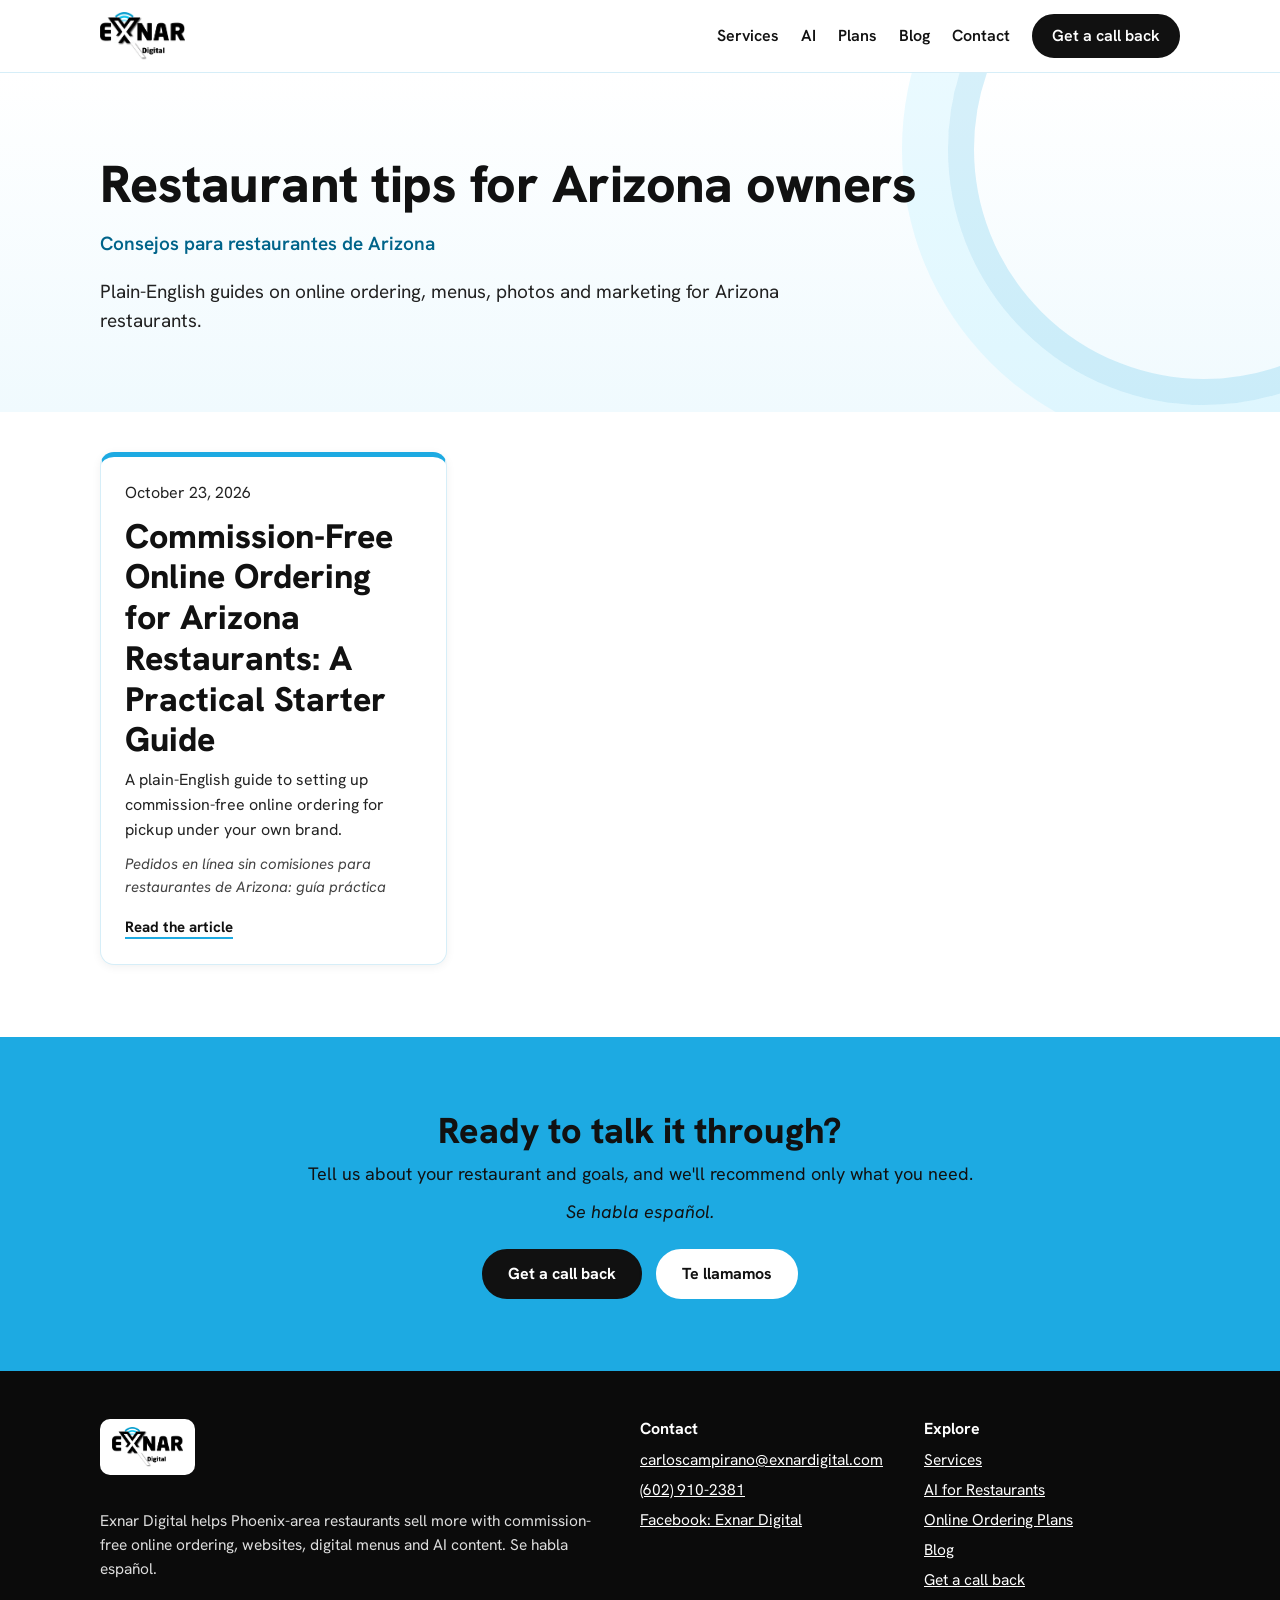
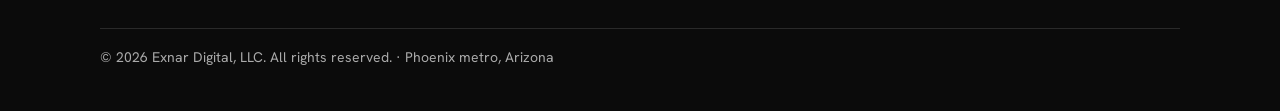
==== blog/index.html @ 1da8c4e1 "Add blog: index, first article (commission-free online ordering), .post styles, sitemap entries, Blo" ====
<!doctype html>
<html lang="en">
<head>
<meta charset="utf-8">
<meta name="viewport" content="width=device-width, initial-scale=1">
<title>Restaurant Marketing &amp; Online Ordering Blog | Exnar Digital, Arizona</title>
<meta name="description" content="Plain-English guides on online ordering, menus, photos and marketing for Arizona restaurants, from Exnar Digital. Se habla español.">
<link rel="canonical" href="https://www.exnardigital.com/blog/">
<meta property="og:type" content="website">
<meta property="og:site_name" content="Exnar Digital">
<meta property="og:title" content="Restaurant Marketing &amp; Online Ordering Blog | Exnar Digital, Arizona">
<meta property="og:description" content="Plain-English guides on online ordering, menus, photos and marketing for Arizona restaurants, from Exnar Digital. Se habla español.">
<meta property="og:url" content="https://www.exnardigital.com/blog/">
<meta property="og:image" content="https://www.exnardigital.com/assets/img/og-image.png">
<meta property="og:image:width" content="1200">
<meta property="og:image:height" content="630">
<meta name="twitter:card" content="summary_large_image">
<meta name="theme-color" content="#1DAAE2">
<link rel="icon" href="../favicon.ico" sizes="any">
<link rel="icon" type="image/png" sizes="32x32" href="../favicon-32.png">
<link rel="apple-touch-icon" href="../apple-touch-icon.png">
<link rel="preconnect" href="https://fonts.googleapis.com">
<link rel="preconnect" href="https://fonts.gstatic.com" crossorigin>
<link href="https://fonts.googleapis.com/css2?family=Hanken+Grotesk:ital,wght@0,400;0,600;0,700;0,800;1,400&display=swap" rel="stylesheet">
<link rel="stylesheet" href="../assets/styles.css">
<script type="application/ld+json">{"@context":"https://schema.org","@type":"Blog","name":"Exnar Digital Blog","url":"https://www.exnardigital.com/blog/","publisher":{"@type":"Organization","name":"Exnar Digital","url":"https://www.exnardigital.com/"},"blogPost":[{"@type":"BlogPosting","headline":"Commission-Free Online Ordering for Arizona Restaurants: A Practical Starter Guide","url":"https://www.exnardigital.com/blog/commission-free-online-ordering-arizona-restaurants/"}]}</script>
</head>
<body>
<a class="skip" href="#main">Skip to content</a>
<header class="site-header">
 <div class="wrap">
  <a class="brand" href="../" aria-label="Exnar Digital home"><picture><source srcset="../assets/img/logo.webp" type="image/webp"><img src="../assets/img/logo.png" alt="Exnar Digital" width="199" height="112"></picture></a>
  <input type="checkbox" id="nav-toggle" class="nav-toggle" aria-hidden="true" hidden>
  <label for="nav-toggle" class="menu-btn">Menu</label>
  <nav class="nav" aria-label="Main">
   <a href="../#services">Services</a>
   <a href="../#ai">AI</a>
   <a href="../#plans">Plans</a>
   <a href="../blog/">Blog</a>
   <a href="../contact/">Contact</a>
   <a class="btn btn-dark btn-sm" href="../contact/#callback">Get a call back</a>
  </nav>
 </div>
</header>
<main id="main">
<section class="hero" style="padding-bottom:48px">
 <div class="wrap">
  <h1>Restaurant tips for Arizona owners</h1>
  <p class="tag" lang="es">Consejos para restaurantes de Arizona</p>
  <p class="sub">Plain-English guides on online ordering, menus, photos and marketing for Arizona restaurants.</p>
 </div>
</section>
<section class="sec" style="padding-top:40px">
 <div class="wrap">
  <div class="grid g3">
   <article class="card card-top">
    <p class="post-meta">October 23, 2026</p>
    <h2><a href="commission-free-online-ordering-arizona-restaurants/">Commission-Free Online Ordering for Arizona Restaurants: A Practical Starter Guide</a></h2>
    <p>A plain-English guide to setting up commission-free online ordering for pickup under your own brand.</p>
    <p class="es" lang="es">Pedidos en línea sin comisiones para restaurantes de Arizona: guía práctica</p>
    <a class="more" href="commission-free-online-ordering-arizona-restaurants/">Read the article</a>
   </article>
  </div>
 </div>
</section>
<section class="sec final">
 <div class="wrap">
  <h2>Ready to talk it through?</h2>
  <p>Tell us about your restaurant and goals, and we'll recommend only what you need.</p>
  <p class="es" lang="es" style="color:#111">Se habla español.</p>
  <div class="btns">
   <a class="btn btn-dark" href="../contact/#callback">Get a call back</a>
   <a class="btn btn-white" href="../contact/#callback" lang="es">Te llamamos</a>
  </div>
 </div>
</section>
</main>
<footer class="site-footer">
 <div class="wrap">
  <div class="cols">
   <div>
    <a class="flogo" href="../"><img src="../assets/img/logo.png" alt="Exnar Digital" width="71" height="40" loading="lazy"></a>
    <p>Exnar Digital helps Phoenix-area restaurants sell more with commission-free online ordering, websites, digital menus and AI content. Se habla español.</p>
   </div>
   <div>
    <h3>Contact</h3>
    <ul>
     <li><a href="mailto:carloscampirano@exnardigital.com">carloscampirano@exnardigital.com</a></li>
     <li><a href="tel:+16029102381">(602) 910-2381</a></li>
     <li><a href="https://www.facebook.com/profile.php?id=61595524957636" target="_blank" rel="noopener">Facebook: Exnar Digital</a></li>
    </ul>
   </div>
   <div>
    <h3>Explore</h3>
    <ul>
     <li><a href="../#services">Services</a></li>
     <li><a href="../#ai">AI for Restaurants</a></li>
     <li><a href="../#plans">Online Ordering Plans</a></li>
     <li><a href="../blog/">Blog</a></li>
     <li><a href="../contact/#callback">Get a call back</a></li>
    </ul>
   </div>
  </div>
  <p class="legal">© 2026 Exnar Digital, LLC. All rights reserved. · Phoenix metro, Arizona</p>
 </div>
</footer>
</body>
</html>
---- assets/styles.css ----
/* Exnar Digital: site styles. Brand: #1DAAE2 #0099C9 #8AE3FF #111 #EA7704 · Hanken Grotesk */
:root{--blue:#1DAAE2;--deep:#0099C9;--light:#8AE3FF;--ink:#111;--muted:#333;--orange:#EA7704;--bg-soft:#F0FAFE;--line:#D6EEF8;--radius:14px;--max:1120px}
*{box-sizing:border-box}
html{scroll-behavior:smooth;-webkit-text-size-adjust:100%}
body{margin:0;font-family:'Hanken Grotesk',system-ui,-apple-system,'Segoe UI',Roboto,sans-serif;color:var(--ink);background:#fff;line-height:1.55;font-size:17px}
img{max-width:100%;height:auto;display:block}
a{color:#00648A}
a:hover{color:var(--ink)}
:focus-visible{outline:3px solid var(--orange);outline-offset:2px}
.wrap{max-width:var(--max);margin:0 auto;padding:0 20px}
.skip{position:absolute;left:-999px;top:0;background:var(--ink);color:#fff;padding:10px 14px;z-index:100}
.skip:focus{left:10px;top:10px}
section[id]{scroll-margin-top:84px}
/* buttons */
.btn{display:inline-block;text-decoration:none;font-weight:700;padding:13px 24px;border-radius:999px;font-size:16px;line-height:1.2;border:2px solid var(--ink);transition:background .15s,color .15s}
.btn-dark{background:var(--ink);color:#fff}
.btn-dark:hover,.btn-dark:focus{background:var(--deep);border-color:var(--deep);color:#fff}
.btn-outline{background:transparent;color:var(--ink)}
.btn-outline:hover,.btn-outline:focus{background:var(--ink);color:#fff}
.btn-white{background:#fff;color:var(--ink);border-color:#fff}
.btn-white:hover,.btn-white:focus{background:var(--ink);color:#fff;border-color:var(--ink)}
.btn-sm{padding:10px 18px;font-size:15px}
/* header */
.site-header{position:sticky;top:0;z-index:50;background:rgba(255,255,255,.97);border-bottom:1px solid var(--line)}
.site-header .wrap{display:flex;align-items:center;justify-content:space-between;gap:16px;min-height:72px}
.brand img{height:48px;width:auto}
.nav{display:flex;align-items:center;gap:22px}
.nav a{text-decoration:none;color:var(--ink);font-weight:600;font-size:16px}
.nav a:hover{color:var(--deep)}
.nav a.btn-dark,.nav a.btn-dark:hover{color:#fff}
.nav-toggle{display:none}
.menu-btn{display:none;cursor:pointer;font-weight:700;border:2px solid var(--ink);border-radius:999px;padding:8px 14px;font-size:15px}
@media (max-width:860px){
 .menu-btn{display:inline-block}
 .nav{display:none;position:absolute;left:0;right:0;top:72px;background:#fff;flex-direction:column;align-items:flex-start;padding:16px 20px 22px;gap:14px;border-bottom:1px solid var(--line)}
 .nav-toggle:checked ~ .nav{display:flex}
}
/* sections */
.sec{padding:72px 0}
.sec-soft{background:var(--bg-soft)}
.eyebrow{display:inline-block;font-size:13px;font-weight:700;letter-spacing:.08em;color:var(--ink);border-bottom:3px solid var(--blue);padding-bottom:4px;margin:0 0 14px;text-transform:uppercase}
h1,h2,h3{line-height:1.2;margin:0}
h2{font-size:34px;font-weight:800;margin-bottom:8px}
h3{font-size:20px;font-weight:700;margin-bottom:10px}
.es{font-style:italic;color:var(--muted);margin:0 0 14px}
.lead{font-size:18px;max-width:760px;margin:0 0 32px;color:#222}
.grid{display:grid;gap:20px}
.g2{grid-template-columns:repeat(2,1fr)}.g3{grid-template-columns:repeat(3,1fr)}.g4{grid-template-columns:repeat(4,1fr)}
.card{background:#fff;border-radius:var(--radius);padding:24px;box-shadow:0 2px 10px rgba(0,0,0,.06);border:1px solid var(--line)}
.card p{margin:0 0 10px;color:#222;font-size:16px}
.card .es{font-size:15px;color:#444;margin:0 0 14px}
.card-top{border-top:5px solid var(--blue)}
.card-left{border-left:5px solid var(--blue)}
.card .more{font-weight:700;font-size:15px;text-decoration:none;color:var(--ink);border-bottom:2px solid var(--blue)}
.card .more:hover{color:var(--deep)}
.card-cta{background:var(--ink);border-color:var(--ink);display:flex;flex-direction:column;justify-content:center}
.card-cta h3,.card-cta p{color:#fff}.card-cta .es{color:#ddd}.card-cta .btn{align-self:flex-start}
.icon{width:46px;height:46px;border-radius:12px;background:var(--bg-soft);display:flex;align-items:center;justify-content:center;font-size:24px;margin-bottom:14px}
/* hero */
.hero{background:linear-gradient(180deg,#fff 0%,var(--bg-soft) 100%);padding:80px 0 72px;position:relative;overflow:hidden}
.hero::after{content:"";position:absolute;right:-180px;top:-180px;width:460px;height:460px;border-radius:50%;border:26px solid rgba(29,170,226,.18);box-shadow:0 0 0 46px rgba(138,227,255,.18)}
.hero .wrap{position:relative;z-index:1}
.hero h1{font-size:52px;font-weight:800;max-width:820px;letter-spacing:-.01em}
.hero .tag{font-size:19px;font-weight:600;color:#00648A;margin:14px 0 18px}
.hero .sub{font-size:19px;max-width:720px;color:#222;margin:0 0 28px}
.hero .ctas{display:flex;gap:12px;flex-wrap:wrap;align-items:center}
.hero .ctas .textlink{font-weight:700;color:var(--ink);margin-left:6px}
.chips{display:flex;flex-wrap:wrap;gap:10px;margin-top:34px;padding:0;list-style:none}
.chips li{background:#fff;border:1px solid var(--line);border-radius:999px;padding:8px 14px;font-size:15px;font-weight:600}
/* callout */
.callout{margin-top:28px;background:#fff;border-left:6px solid var(--orange);border-radius:10px;padding:22px 24px;display:flex;gap:20px;align-items:center;justify-content:space-between;flex-wrap:wrap}
.callout p{margin:0 0 6px;font-size:16px}
/* steps */
.num{display:inline-flex;align-items:center;justify-content:center;width:44px;height:44px;border-radius:50%;background:var(--blue);color:var(--ink);font-weight:800;font-size:20px;margin-bottom:14px}
.mt{margin-top:30px}
/* spanish */
.es-block{background:var(--ink);color:#fff}
.es-block .eyebrow{color:#fff;border-color:var(--orange)}
.es-block h2{color:#fff;max-width:820px}
.es-block p{color:#eee;max-width:760px;font-size:18px;margin:12px 0 26px}
/* plans */
.plan{display:flex;flex-direction:column}
.plan .price{font-size:36px;font-weight:800;margin:4px 0 2px}
.plan .price small{font-size:16px;font-weight:600;color:var(--muted)}
.plan .for{font-weight:700;margin:6px 0 8px}
.plan .limit{display:inline-block;background:var(--bg-soft);border:1px solid var(--line);border-radius:999px;padding:4px 12px;font-weight:700;font-size:15px;margin:6px 0 12px}
.plan h4{font-size:15px;margin:14px 0 6px;text-transform:none}
.plan ul{margin:0;padding-left:20px;font-size:15.5px}
.plan li{margin:3px 0}
.plan-featured{border:2px solid var(--blue);position:relative}
.card .badge,.badge{align-self:flex-start;background:var(--ink);color:#fff;font-weight:700;font-size:13px;letter-spacing:.04em;text-transform:uppercase;border-radius:999px;padding:5px 12px;margin:0 0 10px}
.plan .extra{margin:0 0 6px;font-size:15px;color:#333}
.foot{font-size:14px;color:#444;margin:14px 0 0}
.setup .price{font-size:36px;font-weight:800;margin:0 0 6px}
.setup ul{margin:0;padding-left:20px;font-size:15.5px}
.which .ranges{list-style:none;padding:0;margin:10px 0 0;display:flex;flex-wrap:wrap;gap:10px}
.which .ranges li{background:var(--bg-soft);border:1px solid var(--line);border-radius:999px;padding:8px 14px;font-size:15.5px}
thead th small{font-weight:600;color:#333}
.addons{margin-top:26px}
.addons ul{list-style:none;padding:0;margin:10px 0 0;display:grid;grid-template-columns:repeat(4,1fr);gap:12px}
.addons li{background:#fff;border:1px solid var(--line);border-radius:10px;padding:14px;font-weight:600;font-size:15.5px}
details.compare{max-width:100%;overflow:hidden;margin-top:26px;background:#fff;border:1px solid var(--line);border-radius:var(--radius);padding:0 18px}
details.compare summary{cursor:pointer;font-weight:700;padding:16px 0}
.table-wrap{position:relative;max-width:100%;overflow-x:auto;-webkit-overflow-scrolling:touch;padding-bottom:16px}
table{border-collapse:collapse;width:100%;min-width:560px;font-size:15px}
th,td{border-bottom:1px solid var(--line);padding:9px 10px;text-align:left;vertical-align:top}
thead th{background:var(--bg-soft)}
tr.group th{background:#fff;color:#00648A;padding-top:16px}
td{text-align:center}
/* partners */
.partners{display:flex;flex-wrap:wrap;gap:28px;align-items:center;margin-top:20px}
.partners img{height:80px;width:auto;filter:grayscale(.1)}
/* final cta */
.final{background:var(--blue);text-align:center}
.final .wrap{max-width:820px}
.final h2{font-size:36px}
.final p{font-size:18px;margin:0 0 10px}
.final a.tel{color:var(--ink);font-weight:700}
.final .btns{display:flex;gap:14px;justify-content:center;flex-wrap:wrap;margin-top:24px}
/* footer */
.site-footer{background:#0b0b0b;color:#ddd;padding:48px 0 28px;font-size:15.5px}
.site-footer .cols{display:grid;grid-template-columns:2fr 1fr 1fr;gap:28px}
.site-footer a{color:#fff}
.site-footer .flogo{background:#fff;border-radius:10px;padding:8px 12px;display:inline-block;margin-bottom:12px}
.site-footer .flogo img{height:40px;width:auto}
.site-footer h3{color:#fff;font-size:16px;margin:0 0 10px}
.site-footer ul{list-style:none;margin:0;padding:0}
.site-footer li{margin:6px 0}
.site-footer .legal{border-top:1px solid #2a2a2a;margin-top:30px;padding-top:18px;color:#aaa;font-size:14px}
/* contact */
.info .card h2{font-size:22px}
.sr{position:absolute;width:1px;height:1px;overflow:hidden;clip:rect(0 0 0 0);white-space:nowrap}
/* call-back request form */
.cb-lead{margin-bottom:10px}
.cb-es{max-width:760px;margin-bottom:26px}
.cb-form{max-width:860px;padding:28px}
.cb-form .fgrid{display:grid;grid-template-columns:repeat(2,1fr);gap:18px 22px}
.cb-form .field{display:flex;flex-direction:column;gap:6px;min-width:0}
.cb-form .full{grid-column:1/-1}
.cb-form label,.cb-form legend{font-weight:700;font-size:15.5px;color:var(--ink)}
.cb-form .req{color:var(--orange)}
.cb-form .opt{font-weight:400;color:var(--muted)}
.cb-form input[type=text],.cb-form input[type=tel],.cb-form input[type=email],.cb-form select{width:100%;box-sizing:border-box;font:inherit;font-size:16px;padding:11px 14px;border:1px solid #9fcbe0;border-radius:10px;background:#fff;color:var(--ink)}
.cb-form input:focus,.cb-form select:focus{border-color:var(--deep);outline:3px solid var(--light);outline-offset:0}
.cb-form fieldset{border:0;margin:0;padding:0}
.cb-form legend{padding:0;margin-bottom:8px}
.cb-form .checks{display:grid;grid-template-columns:repeat(3,1fr);gap:10px 18px}
.cb-form .check{display:flex;align-items:flex-start;gap:8px;line-height:1.35;font-weight:600;font-size:15.5px}
.cb-form .check input{width:18px;height:18px;flex:none;accent-color:var(--deep);margin:1px 0 0}
.cb-form button.btn{cursor:pointer;font-family:inherit}
.cb-form .hp{position:absolute;left:-9999px;width:1px;height:1px;overflow:hidden}
.cb-thanks{max-width:860px;border-left:6px solid var(--blue)}
@media (max-width:767px){.cb-form{padding:20px}.cb-form .fgrid{grid-template-columns:1fr}.cb-form .checks{grid-template-columns:1fr}}
/* responsive */
@media (max-width:1023px){.g4{grid-template-columns:repeat(2,1fr)}.addons ul{grid-template-columns:repeat(2,1fr)}}
@media (max-width:767px){
 body{font-size:16px}.sec{padding:52px 0}.hero{padding:56px 0 52px}
 .hero h1{font-size:36px}h2{font-size:27px}.final h2{font-size:28px}
 .g2,.g3,.g4{grid-template-columns:1fr}.addons ul{grid-template-columns:1fr}
 .site-footer .cols{grid-template-columns:1fr}.brand img{height:40px}
 .hero::after{display:none}
}
thead th+th{text-align:center}
/* four plan cards: 4-across on wide screens, 2x2 on tablets/laptops, stacked on phones */
.plans4{grid-template-columns:repeat(4,1fr);gap:16px}
.plans4 .plan{padding:22px 18px}
.plans4 .plan .price{font-size:32px}
.plans4 .plan ul{font-size:15px}
.plan .for{font-size:15px;line-height:1.35}
.plan .for .es{display:inline;font-weight:600;margin:0}
.plan .small{font-size:14.5px;color:#333;margin:0}
.starter-setup{margin-top:14px;padding-top:12px;border-top:1px solid var(--line);font-size:14.5px}
.starter-setup p{margin:0 0 8px;font-size:14.5px}
.starter-setup ul{font-size:14.5px}
@media (max-width:1139px){.plans4{grid-template-columns:repeat(2,1fr)}}
@media (max-width:767px){.plans4{grid-template-columns:1fr}}
.plans4 .badge{font-size:11.5px;letter-spacing:.02em;white-space:nowrap;padding:5px 10px}
.plans4 .plan .limit{font-size:14px;white-space:nowrap;padding:4px 10px}

.setup .price small{font-size:16px;font-weight:600;color:var(--muted)}
.addon .note{font-size:14.5px;color:#333;margin:0 0 10px}
.plan .small.es{margin-top:6px}
.nw{white-space:nowrap}

/* blog posts */
.post{max-width:720px;margin:0 auto;font-size:18px;line-height:1.7;color:#222}
.post p,.post ul,.post ol{margin:0 0 18px}
.post h2{margin:36px 0 12px;font-size:28px;line-height:1.25}
.post h3{margin:28px 0 10px;font-size:22px}
.post ul,.post ol{padding-left:24px}.post li{margin-bottom:8px}
.post a{color:var(--deep)}
.post .callout{margin:36px 0 24px}
.post-meta{font-size:14.5px;color:var(--muted);margin:0 0 14px}
.post-back{margin-top:28px}
.card h2 a{color:inherit;text-decoration:none}.card h2 a:hover{color:var(--deep)}
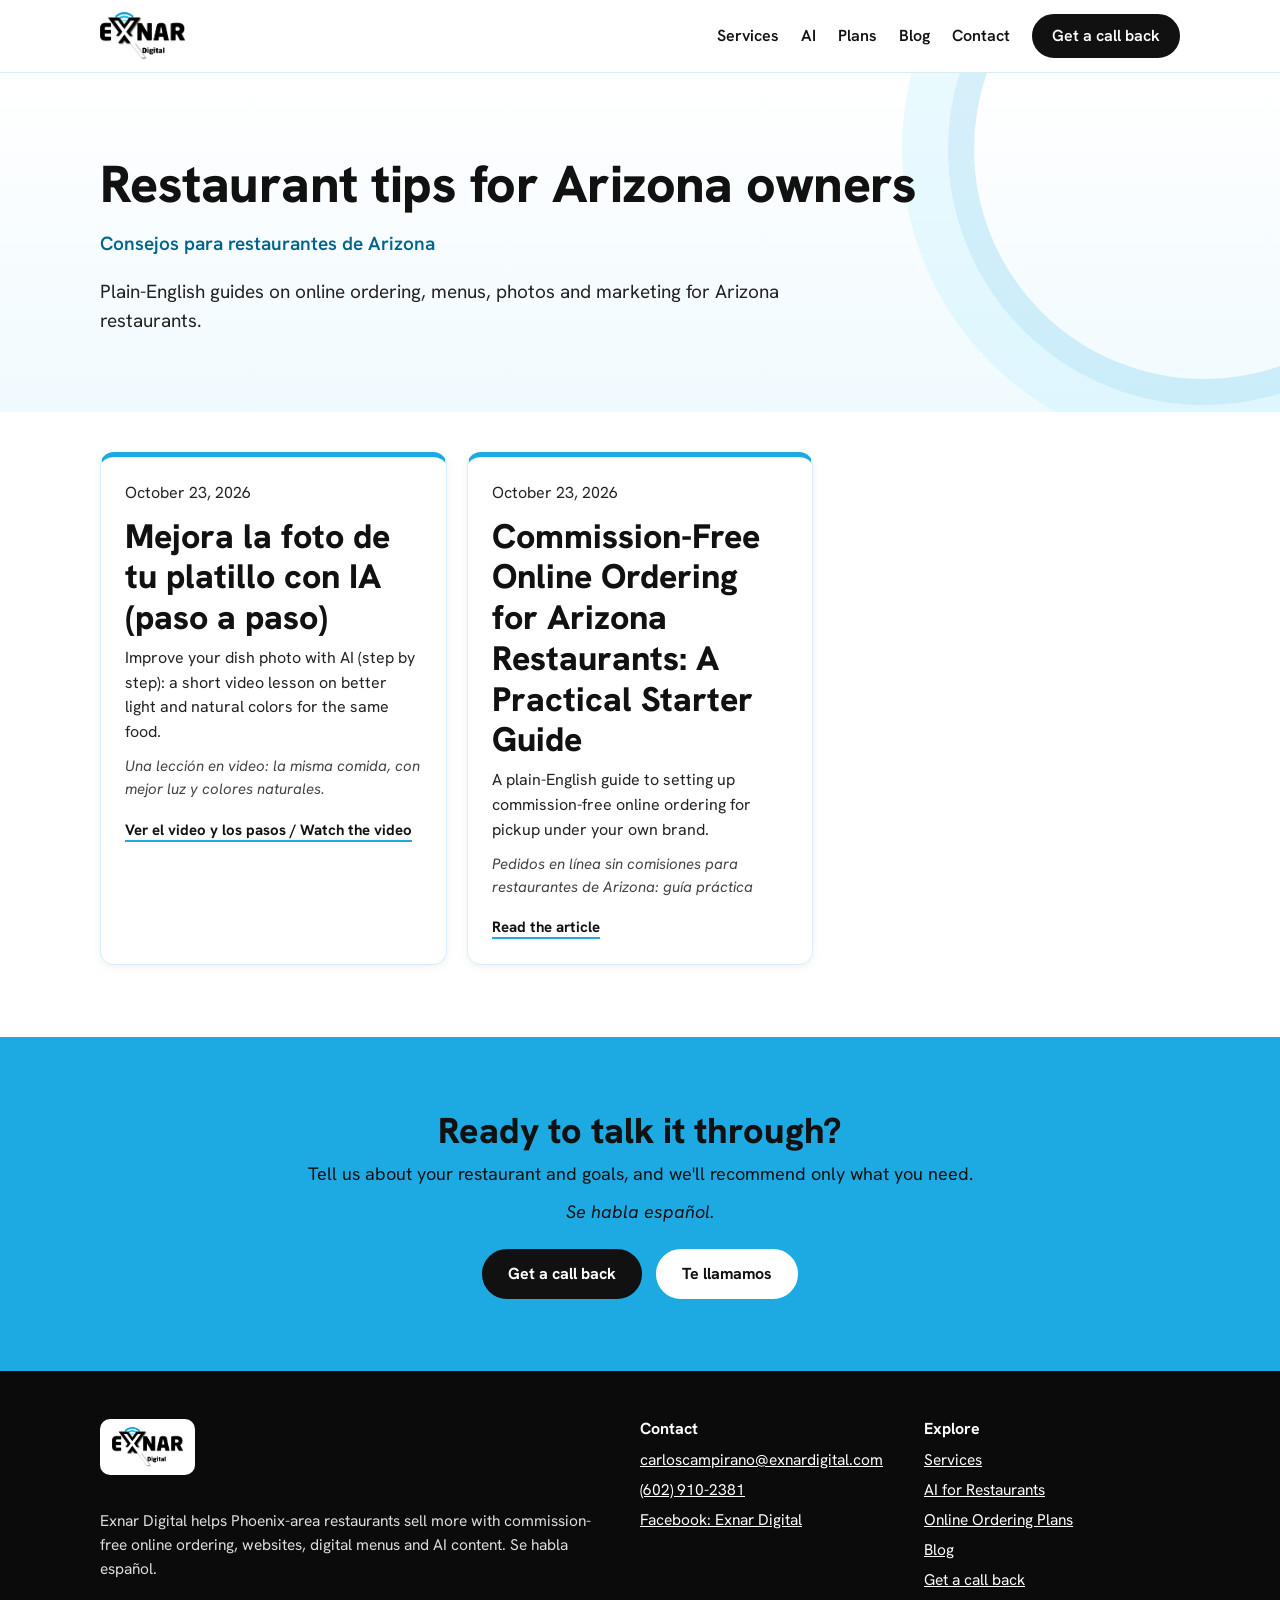
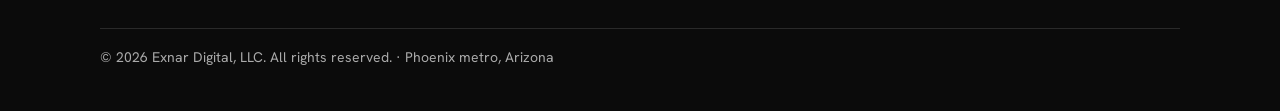
==== commit 3a2a6f60: "Add bilingual blog post: Mejora la foto de tu platillo con IA (video lesson, before/after, prompts)," ====
--- a/blog/index.html
+++ b/blog/index.html
@@ -23,7 +23,7 @@
 <link rel="preconnect" href="https://fonts.gstatic.com" crossorigin>
 <link href="https://fonts.googleapis.com/css2?family=Hanken+Grotesk:ital,wght@0,400;0,600;0,700;0,800;1,400&display=swap" rel="stylesheet">
 <link rel="stylesheet" href="../assets/styles.css">
-<script type="application/ld+json">{"@context":"https://schema.org","@type":"Blog","name":"Exnar Digital Blog","url":"https://www.exnardigital.com/blog/","publisher":{"@type":"Organization","name":"Exnar Digital","url":"https://www.exnardigital.com/"},"blogPost":[{"@type":"BlogPosting","headline":"Commission-Free Online Ordering for Arizona Restaurants: A Practical Starter Guide","url":"https://www.exnardigital.com/blog/commission-free-online-ordering-arizona-restaurants/"}]}</script>
+<script type="application/ld+json">{"@context":"https://schema.org","@type":"Blog","name":"Exnar Digital Blog","url":"https://www.exnardigital.com/blog/","publisher":{"@type":"Organization","name":"Exnar Digital","url":"https://www.exnardigital.com/"},"blogPost":[{"@type":"BlogPosting","headline":"Mejora la foto de tu platillo con IA (paso a paso)","url":"https://www.exnardigital.com/blog/mejora-la-foto-de-tu-platillo-con-ia/"},{"@type":"BlogPosting","headline":"Commission-Free Online Ordering for Arizona Restaurants: A Practical Starter Guide","url":"https://www.exnardigital.com/blog/commission-free-online-ordering-arizona-restaurants/"}]}</script>
 </head>
 <body>
 <a class="skip" href="#main">Skip to content</a>
@@ -53,6 +53,13 @@
 <section class="sec" style="padding-top:40px">
  <div class="wrap">
   <div class="grid g3">
+   <article class="card card-top">
+    <p class="post-meta">October 23, 2026</p>
+    <h2><a href="mejora-la-foto-de-tu-platillo-con-ia/">Mejora la foto de tu platillo con IA (paso a paso)</a></h2>
+    <p>Improve your dish photo with AI (step by step): a short video lesson on better light and natural colors for the same food.</p>
+    <p class="es" lang="es">Una lección en video: la misma comida, con mejor luz y colores naturales.</p>
+    <a class="more" href="mejora-la-foto-de-tu-platillo-con-ia/">Ver el video y los pasos / Watch the video</a>
+   </article>
    <article class="card card-top">
     <p class="post-meta">October 23, 2026</p>
     <h2><a href="commission-free-online-ordering-arizona-restaurants/">Commission-Free Online Ordering for Arizona Restaurants: A Practical Starter Guide</a></h2>
--- a/assets/styles.css
+++ b/assets/styles.css
@@ -193,3 +193,16 @@
 .post-meta{font-size:14.5px;color:var(--muted);margin:0 0 14px}
 .post-back{margin-top:28px}
 .card h2 a{color:inherit;text-decoration:none}.card h2 a:hover{color:var(--deep)}
+/* blog media + prompts */
+.post video{display:block;width:100%;height:auto;aspect-ratio:16/9;background:#111;border-radius:var(--radius);margin:0 0 8px}
+.post figure{margin:0 0 24px}
+.post figcaption{font-size:15px;color:var(--muted);margin-top:8px}
+.post .ba{display:grid;grid-template-columns:1fr 1fr;gap:12px}
+.post .ba img{width:100%;border-radius:10px;border:1px solid var(--line)}
+.post .ba figcaption{margin-top:6px}
+.post .ba div{margin:0}
+@media (max-width:560px){.post .ba{grid-template-columns:1fr}}
+.post pre{white-space:pre-wrap;word-wrap:break-word;background:var(--bg-soft);border:1px solid var(--line);border-left:5px solid var(--blue);border-radius:10px;padding:16px 18px;margin:0 0 10px;font:inherit;font-size:16px;line-height:1.6;color:#222;user-select:all;-webkit-user-select:all}
+.post .copy-btn{margin:0 0 22px;cursor:pointer;background:#fff;font-family:inherit}
+.post .lang-jump{font-size:15px;color:var(--muted)}
+.post .lang-sep{border:0;border-top:3px solid var(--line);margin:48px 0 8px}
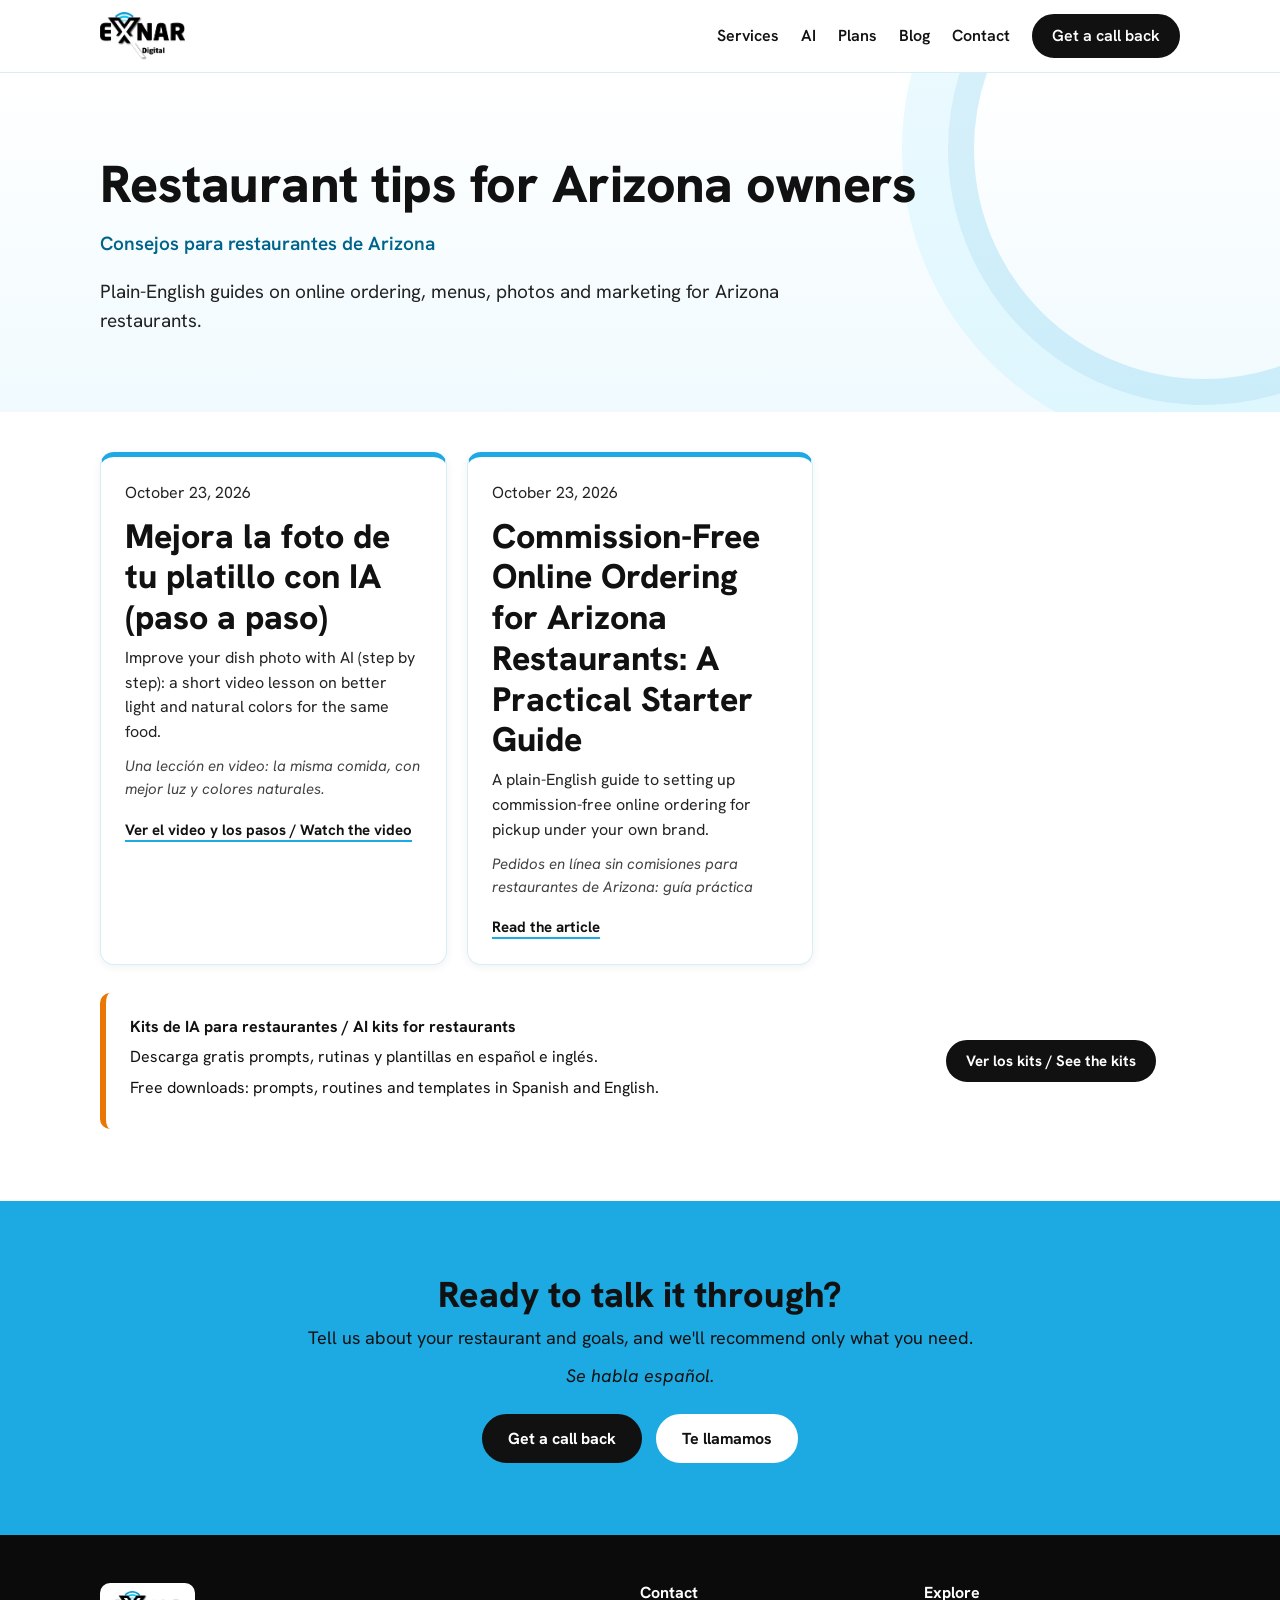
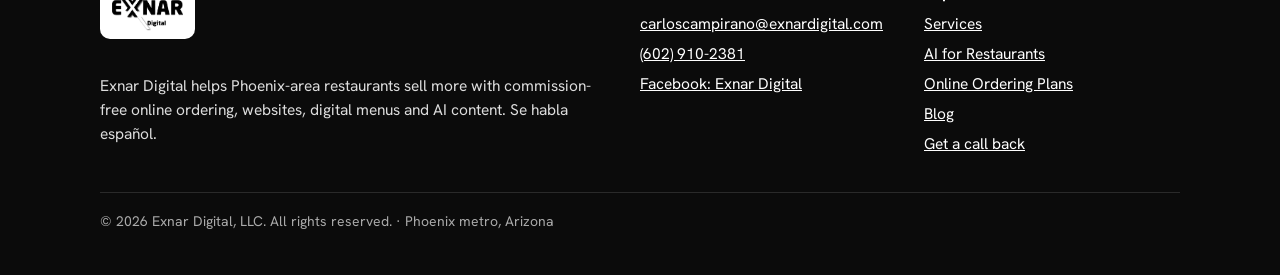
==== commit 36955eda: "Add /recursos/ bilingual downloads page: free AI kits for restaurants (ES/EN ZIP+PDF, samplers), lin" ====
--- a/blog/index.html
+++ b/blog/index.html
@@ -68,6 +68,14 @@
     <a class="more" href="commission-free-online-ordering-arizona-restaurants/">Read the article</a>
    </article>
   </div>
+  <div class="callout">
+   <div>
+    <p><strong>Kits de IA para restaurantes / AI kits for restaurants</strong></p>
+    <p>Descarga gratis prompts, rutinas y plantillas en español e inglés.</p>
+    <p lang="en">Free downloads: prompts, routines and templates in Spanish and English.</p>
+   </div>
+   <a class="btn btn-dark btn-sm" href="../recursos/">Ver los kits / See the kits</a>
+  </div>
  </div>
 </section>
 <section class="sec final">
--- a/assets/styles.css
+++ b/assets/styles.css
@@ -183,26 +183,42 @@
 .nw{white-space:nowrap}
 
 /* blog posts */
-.post{max-width:720px;margin:0 auto;font-size:18px;line-height:1.7;color:#222}
+.post{max-width:720px;min-width:0;margin:0 auto;overflow-wrap:break-word;font-size:18px;line-height:1.7;color:#222}
 .post p,.post ul,.post ol{margin:0 0 18px}
 .post h2{margin:36px 0 12px;font-size:28px;line-height:1.25}
 .post h3{margin:28px 0 10px;font-size:22px}
 .post ul,.post ol{padding-left:24px}.post li{margin-bottom:8px}
-.post a{color:var(--deep)}
+.post a:not(.btn){color:var(--deep)}
 .post .callout{margin:36px 0 24px}
 .post-meta{font-size:14.5px;color:var(--muted);margin:0 0 14px}
 .post-back{margin-top:28px}
 .card h2 a{color:inherit;text-decoration:none}.card h2 a:hover{color:var(--deep)}
 /* blog media + prompts */
-.post video{display:block;width:100%;height:auto;aspect-ratio:16/9;background:#111;border-radius:var(--radius);margin:0 0 8px}
+.post video{display:block;width:100%;max-width:100%;height:auto;aspect-ratio:16/9;object-fit:contain;background:#111;border-radius:var(--radius);margin:0 0 8px}
 .post figure{margin:0 0 24px}
 .post figcaption{font-size:15px;color:var(--muted);margin-top:8px}
-.post .ba{display:grid;grid-template-columns:1fr 1fr;gap:12px}
-.post .ba img{width:100%;border-radius:10px;border:1px solid var(--line)}
+.post .ba{display:grid;grid-template-columns:repeat(2,minmax(0,1fr));gap:12px;align-items:start}
+.post figure>img,.post .ba img{display:block;width:100%;max-width:100%;height:auto;aspect-ratio:3/2;object-fit:cover;border-radius:10px;border:1px solid var(--line)}
 .post .ba figcaption{margin-top:6px}
-.post .ba div{margin:0}
-@media (max-width:560px){.post .ba{grid-template-columns:1fr}}
-.post pre{white-space:pre-wrap;word-wrap:break-word;background:var(--bg-soft);border:1px solid var(--line);border-left:5px solid var(--blue);border-radius:10px;padding:16px 18px;margin:0 0 10px;font:inherit;font-size:16px;line-height:1.6;color:#222;user-select:all;-webkit-user-select:all}
+.post .ba div{margin:0;min-width:0}
+@media (max-width:560px){.post .ba{grid-template-columns:minmax(0,1fr)}}
+.post pre{white-space:pre-wrap;word-wrap:break-word;overflow-wrap:anywhere;max-width:100%;box-sizing:border-box;overflow-x:auto;background:var(--bg-soft);border:1px solid var(--line);border-left:5px solid var(--blue);border-radius:10px;padding:16px 18px;margin:0 0 10px;font:inherit;font-size:16px;line-height:1.6;color:#222;user-select:all;-webkit-user-select:all}
 .post .copy-btn{margin:0 0 22px;cursor:pointer;background:#fff;font-family:inherit}
 .post .lang-jump{font-size:15px;color:var(--muted)}
 .post .lang-sep{border:0;border-top:3px solid var(--line);margin:48px 0 8px}
+.post .copy-btn{display:inline-block;max-width:100%}
+html,body{max-width:100%;overflow-x:clip}
+/* downloads page (/recursos/) */
+.kits{display:grid;grid-template-columns:repeat(2,minmax(0,1fr));gap:20px;margin:18px 0 8px}
+.kit{display:flex;flex-direction:column;min-width:0}
+.kit h3{margin:0 0 6px;font-size:22px;line-height:1.25;overflow-wrap:break-word}
+.kit .badge{margin:0 0 12px}
+.kit ul{margin:0 0 18px;padding-left:20px}.kit li{margin-bottom:6px;color:#222;font-size:16px}
+.kit .dl-btns{display:flex;gap:10px;flex-wrap:wrap;margin-top:auto}
+.kit .dl-note{font-size:14.5px;color:var(--muted);margin:12px 0 0}
+.dl-sec h2{margin:0 0 4px}
+.dl-sec .dl-lead{max-width:720px;margin:0 0 6px}
+.dl-sec+.dl-sec{border-top:3px solid var(--line)}
+.hero .lang-jump{font-size:15px;margin:0}
+.dl-fine{font-size:14.5px;color:var(--muted);max-width:720px;margin:14px 0 0}
+@media (max-width:860px){.kits{grid-template-columns:minmax(0,1fr)}}
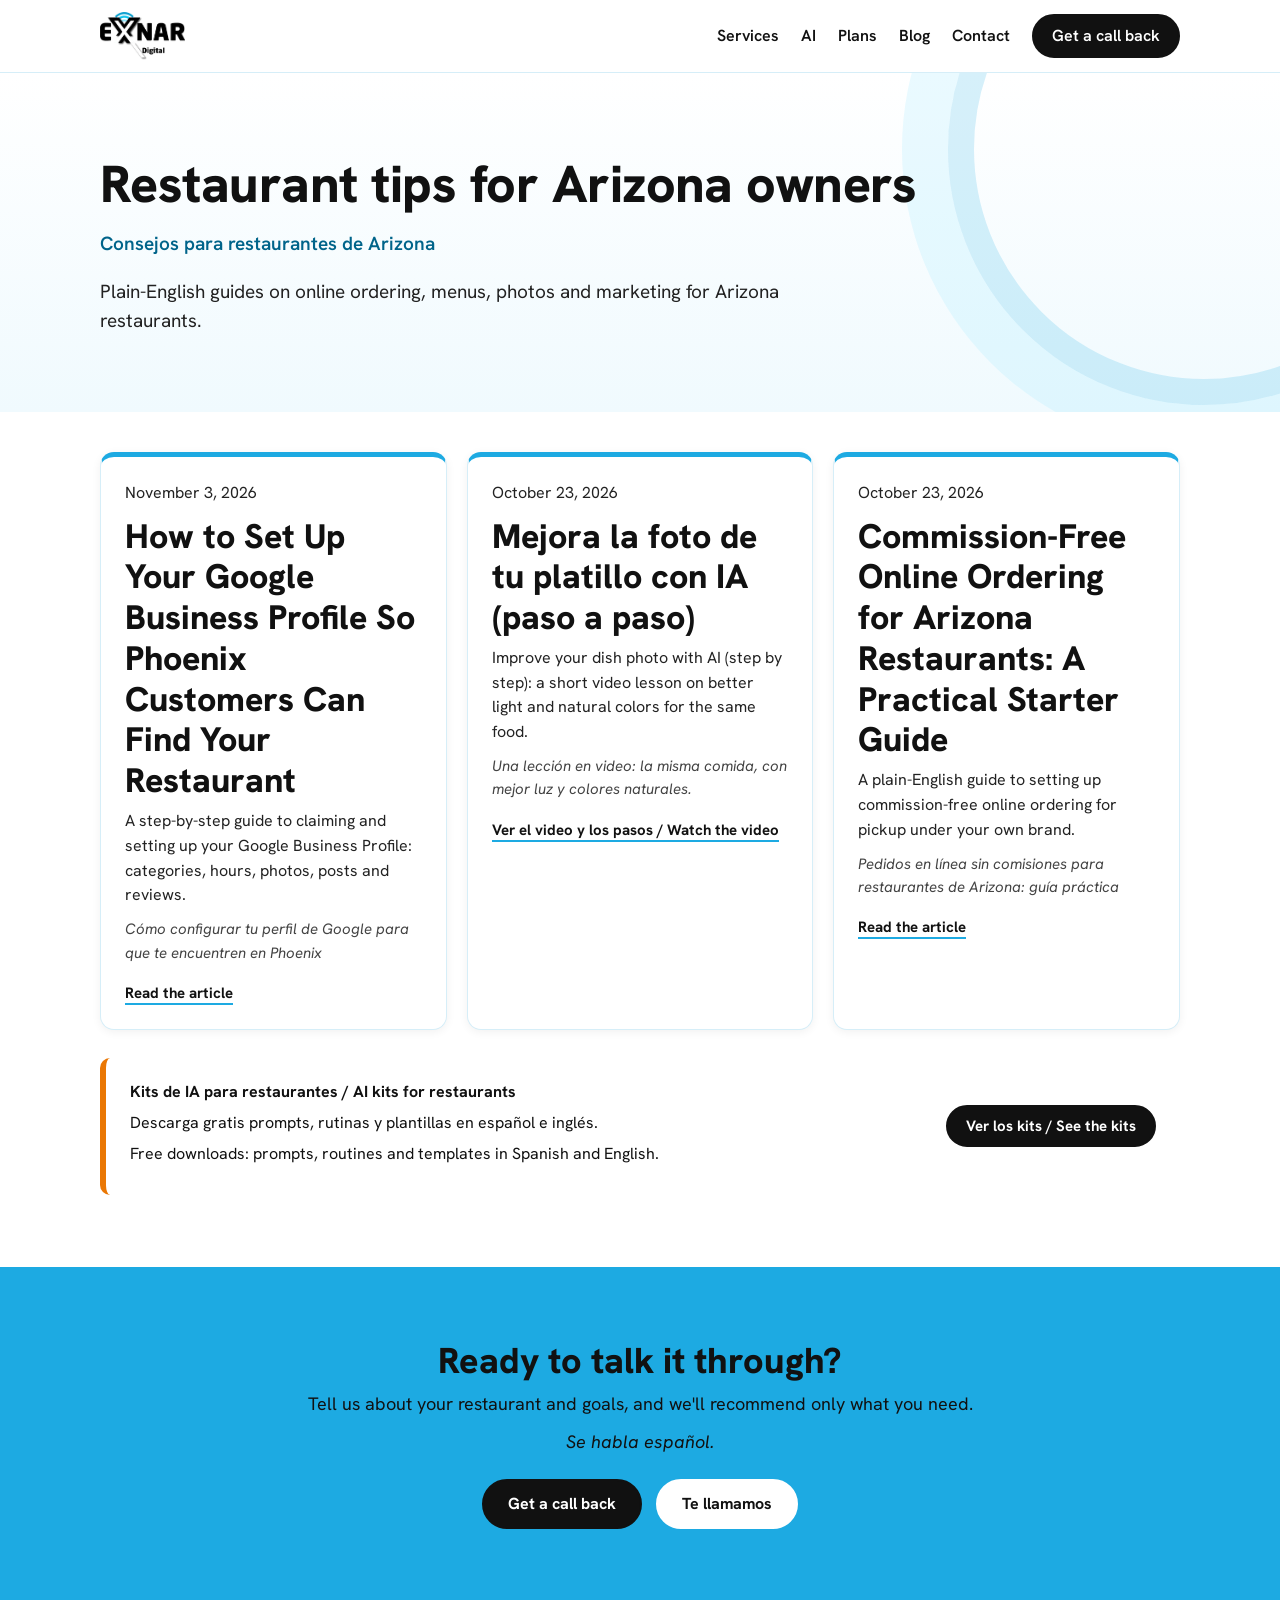
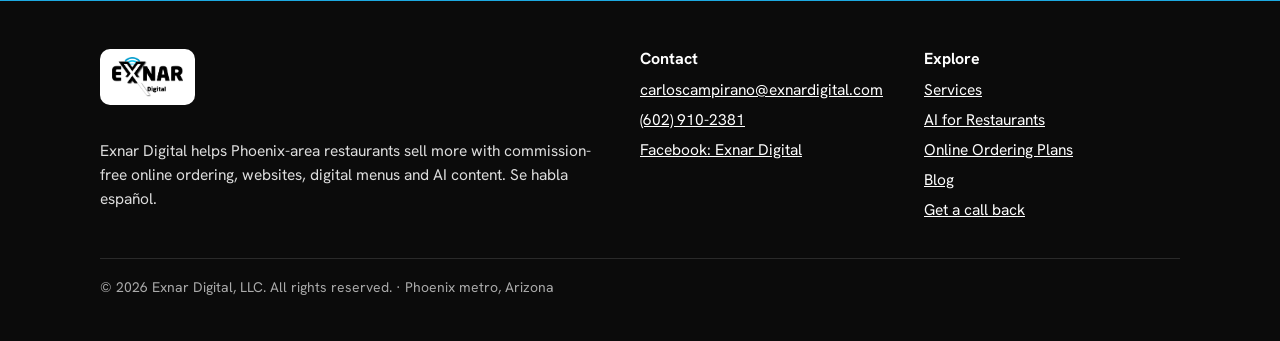
==== commit d1fd25e0: "Blog: add Google Business Profile guide for Phoenix restaurants (EN/ES), index + sitemap" ====
--- a/blog/index.html
+++ b/blog/index.html
@@ -23,7 +23,7 @@
 <link rel="preconnect" href="https://fonts.gstatic.com" crossorigin>
 <link href="https://fonts.googleapis.com/css2?family=Hanken+Grotesk:ital,wght@0,400;0,600;0,700;0,800;1,400&display=swap" rel="stylesheet">
 <link rel="stylesheet" href="../assets/styles.css">
-<script type="application/ld+json">{"@context":"https://schema.org","@type":"Blog","name":"Exnar Digital Blog","url":"https://www.exnardigital.com/blog/","publisher":{"@type":"Organization","name":"Exnar Digital","url":"https://www.exnardigital.com/"},"blogPost":[{"@type":"BlogPosting","headline":"Mejora la foto de tu platillo con IA (paso a paso)","url":"https://www.exnardigital.com/blog/mejora-la-foto-de-tu-platillo-con-ia/"},{"@type":"BlogPosting","headline":"Commission-Free Online Ordering for Arizona Restaurants: A Practical Starter Guide","url":"https://www.exnardigital.com/blog/commission-free-online-ordering-arizona-restaurants/"}]}</script>
+<script type="application/ld+json">{"@context":"https://schema.org","@type":"Blog","name":"Exnar Digital Blog","url":"https://www.exnardigital.com/blog/","publisher":{"@type":"Organization","name":"Exnar Digital","url":"https://www.exnardigital.com/"},"blogPost":[{"@type":"BlogPosting","headline":"How to Set Up Your Google Business Profile So Phoenix Customers Can Find Your Restaurant","url":"https://www.exnardigital.com/blog/how-to-set-up-google-business-profile-phoenix-restaurant/"},{"@type":"BlogPosting","headline":"Mejora la foto de tu platillo con IA (paso a paso)","url":"https://www.exnardigital.com/blog/mejora-la-foto-de-tu-platillo-con-ia/"},{"@type":"BlogPosting","headline":"Commission-Free Online Ordering for Arizona Restaurants: A Practical Starter Guide","url":"https://www.exnardigital.com/blog/commission-free-online-ordering-arizona-restaurants/"}]}</script>
 </head>
 <body>
 <a class="skip" href="#main">Skip to content</a>
@@ -53,6 +53,13 @@
 <section class="sec" style="padding-top:40px">
  <div class="wrap">
   <div class="grid g3">
+   <article class="card card-top">
+    <p class="post-meta">November 3, 2026</p>
+    <h2><a href="how-to-set-up-google-business-profile-phoenix-restaurant/">How to Set Up Your Google Business Profile So Phoenix Customers Can Find Your Restaurant</a></h2>
+    <p>A step-by-step guide to claiming and setting up your Google Business Profile: categories, hours, photos, posts and reviews.</p>
+    <p class="es" lang="es">Cómo configurar tu perfil de Google para que te encuentren en Phoenix</p>
+    <a class="more" href="how-to-set-up-google-business-profile-phoenix-restaurant/">Read the article</a>
+   </article>
    <article class="card card-top">
     <p class="post-meta">October 23, 2026</p>
     <h2><a href="mejora-la-foto-de-tu-platillo-con-ia/">Mejora la foto de tu platillo con IA (paso a paso)</a></h2>
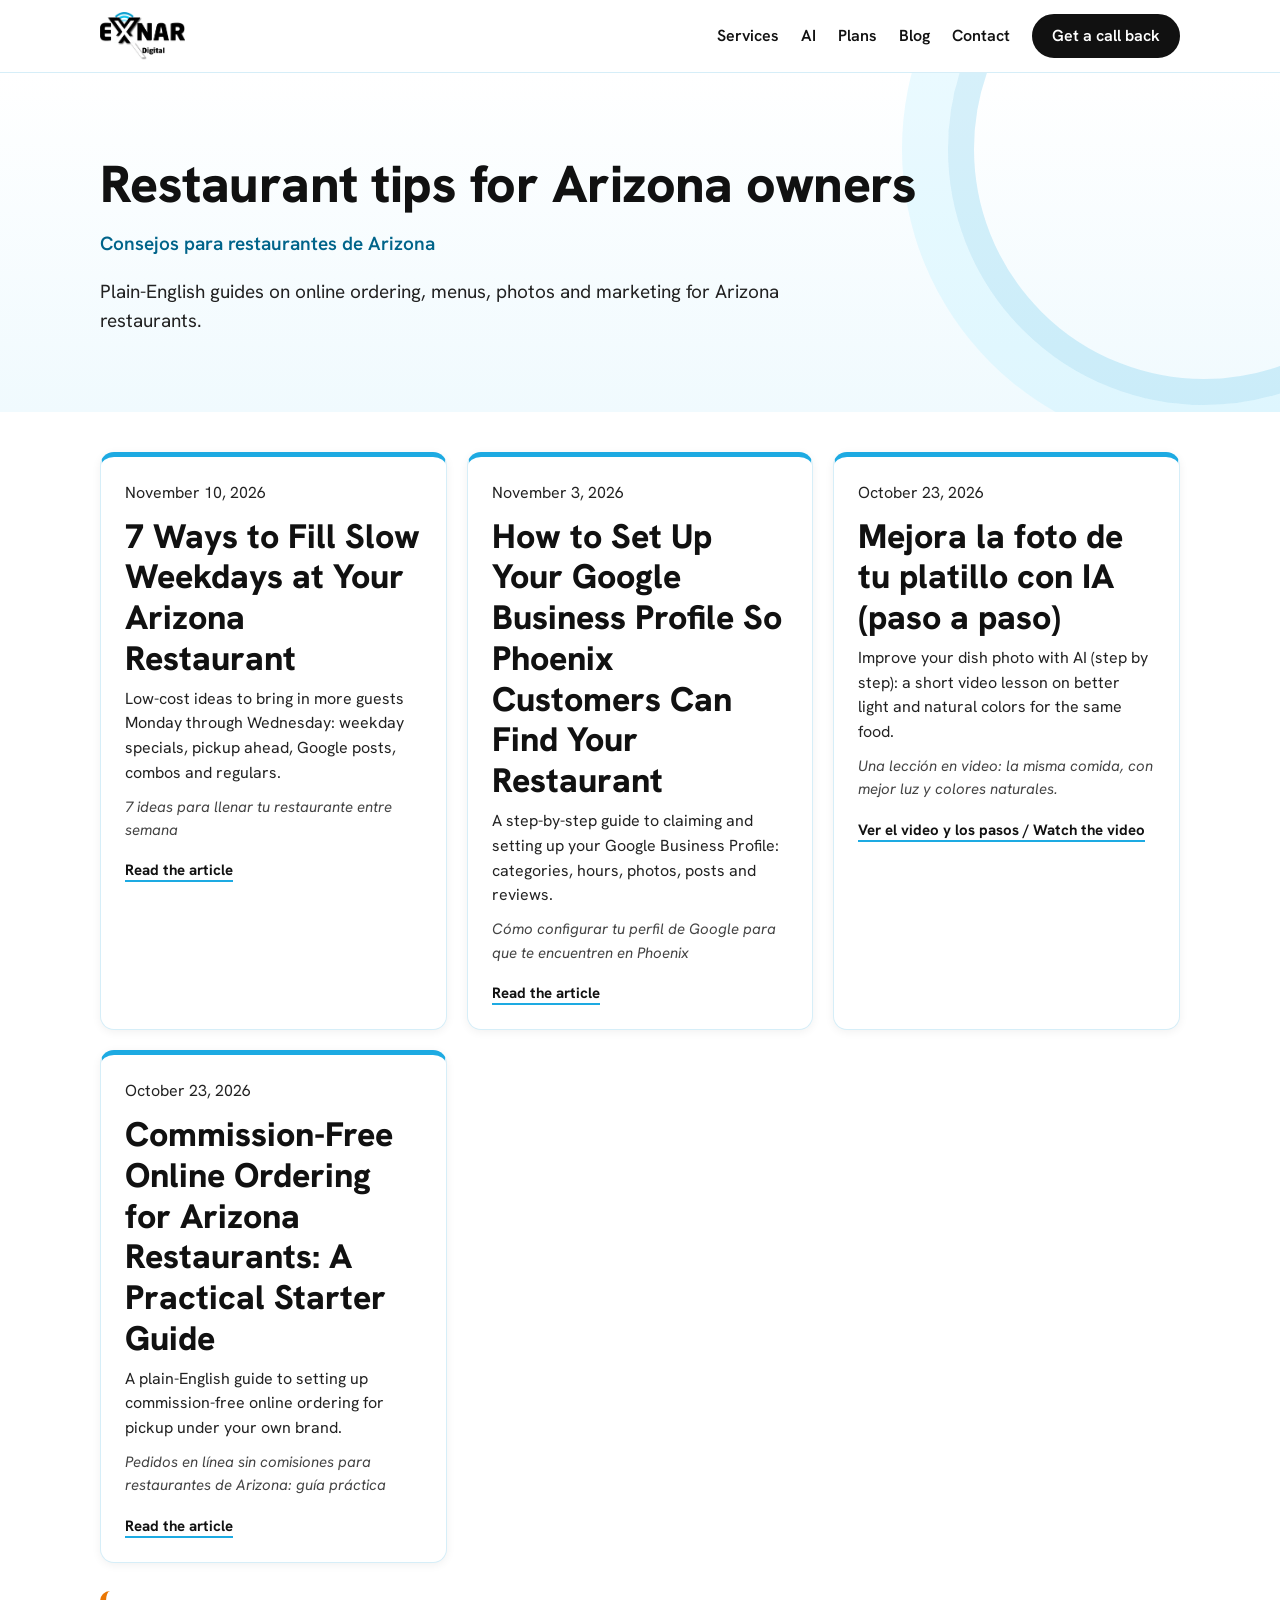
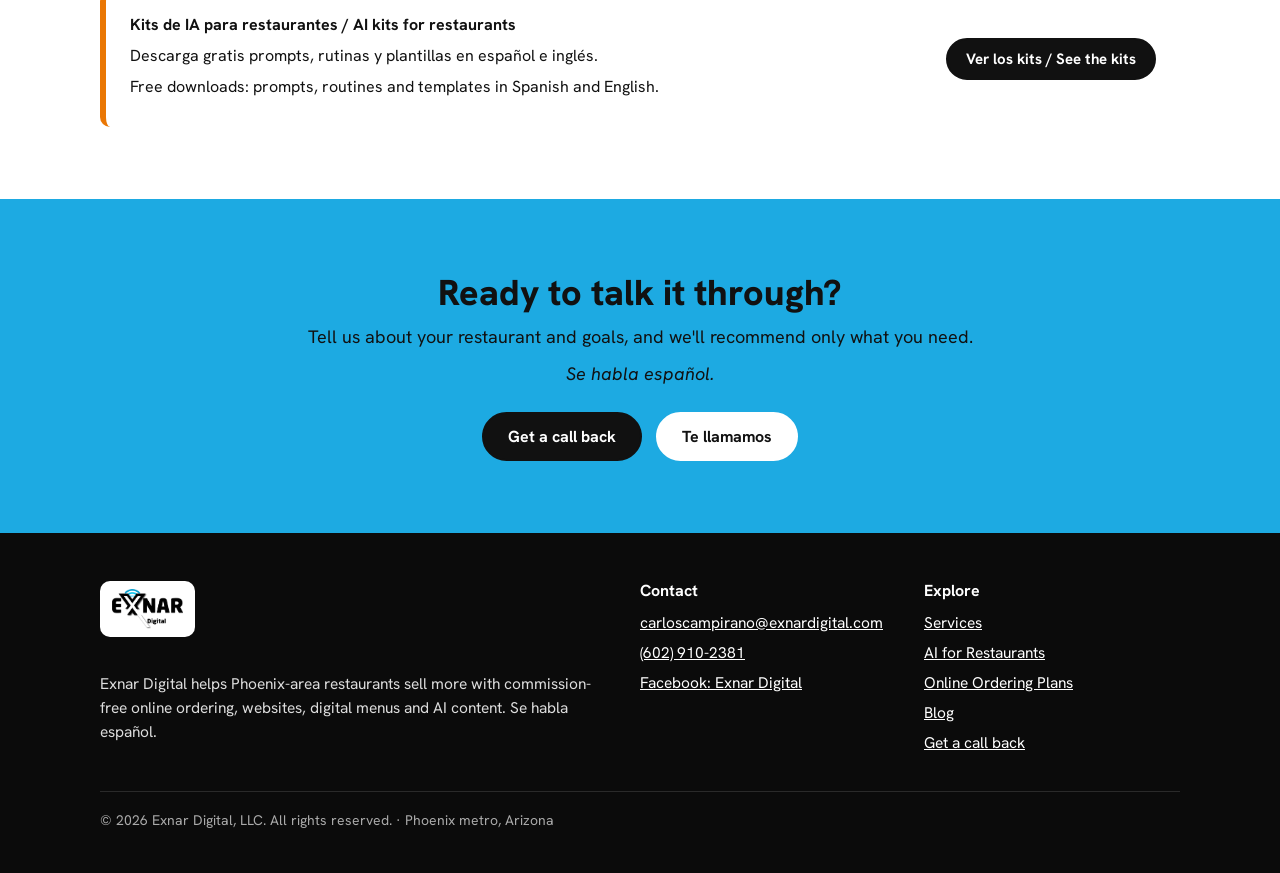
==== commit cb8ee7f9: "Blog: add 7 Ways to Fill Slow Weekdays guide for Arizona restaurants (EN/ES), index + sitemap" ====
--- a/blog/index.html
+++ b/blog/index.html
@@ -53,6 +53,13 @@
 <section class="sec" style="padding-top:40px">
  <div class="wrap">
   <div class="grid g3">
+   <article class="card card-top">
+    <p class="post-meta">November 10, 2026</p>
+    <h2><a href="7-ways-to-fill-slow-weekdays-arizona-restaurant/">7 Ways to Fill Slow Weekdays at Your Arizona Restaurant</a></h2>
+    <p>Low-cost ideas to bring in more guests Monday through Wednesday: weekday specials, pickup ahead, Google posts, combos and regulars.</p>
+    <p class="es" lang="es">7 ideas para llenar tu restaurante entre semana</p>
+    <a class="more" href="7-ways-to-fill-slow-weekdays-arizona-restaurant/">Read the article</a>
+   </article>
    <article class="card card-top">
     <p class="post-meta">November 3, 2026</p>
     <h2><a href="how-to-set-up-google-business-profile-phoenix-restaurant/">How to Set Up Your Google Business Profile So Phoenix Customers Can Find Your Restaurant</a></h2>
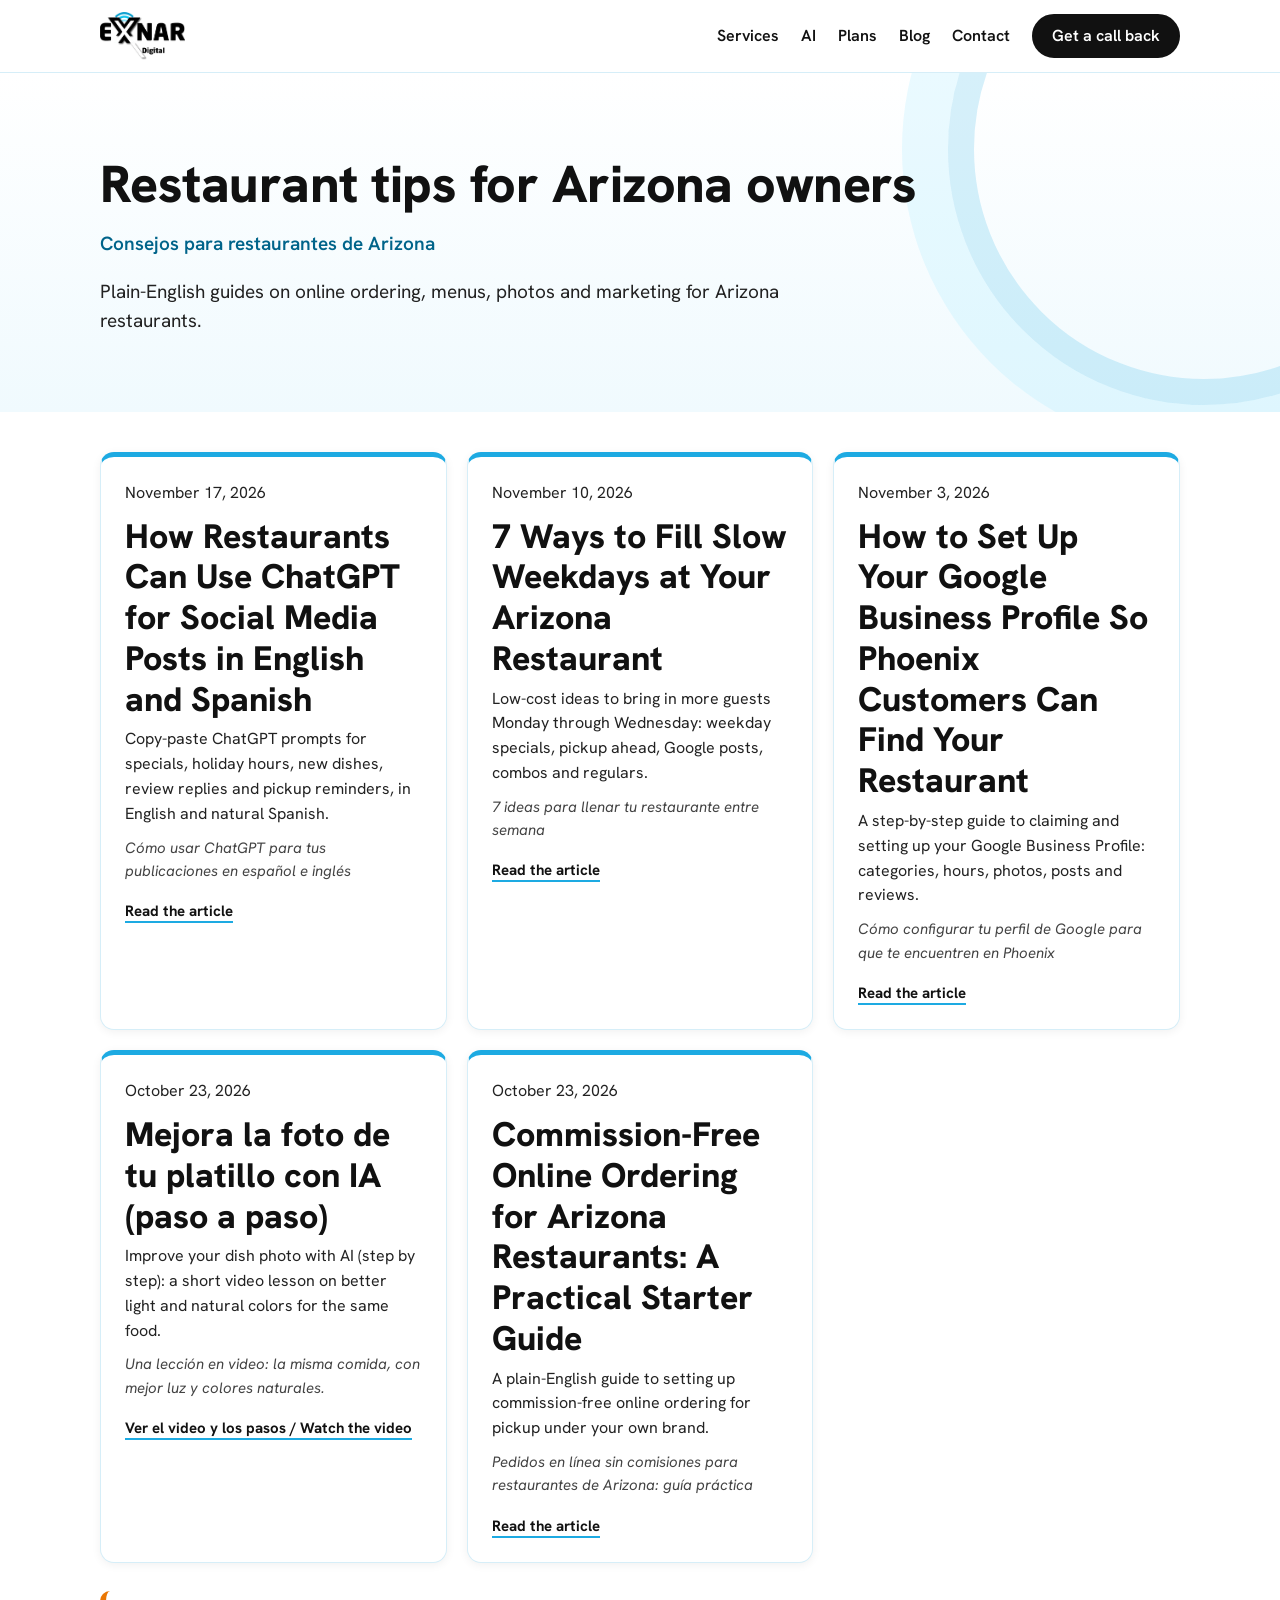
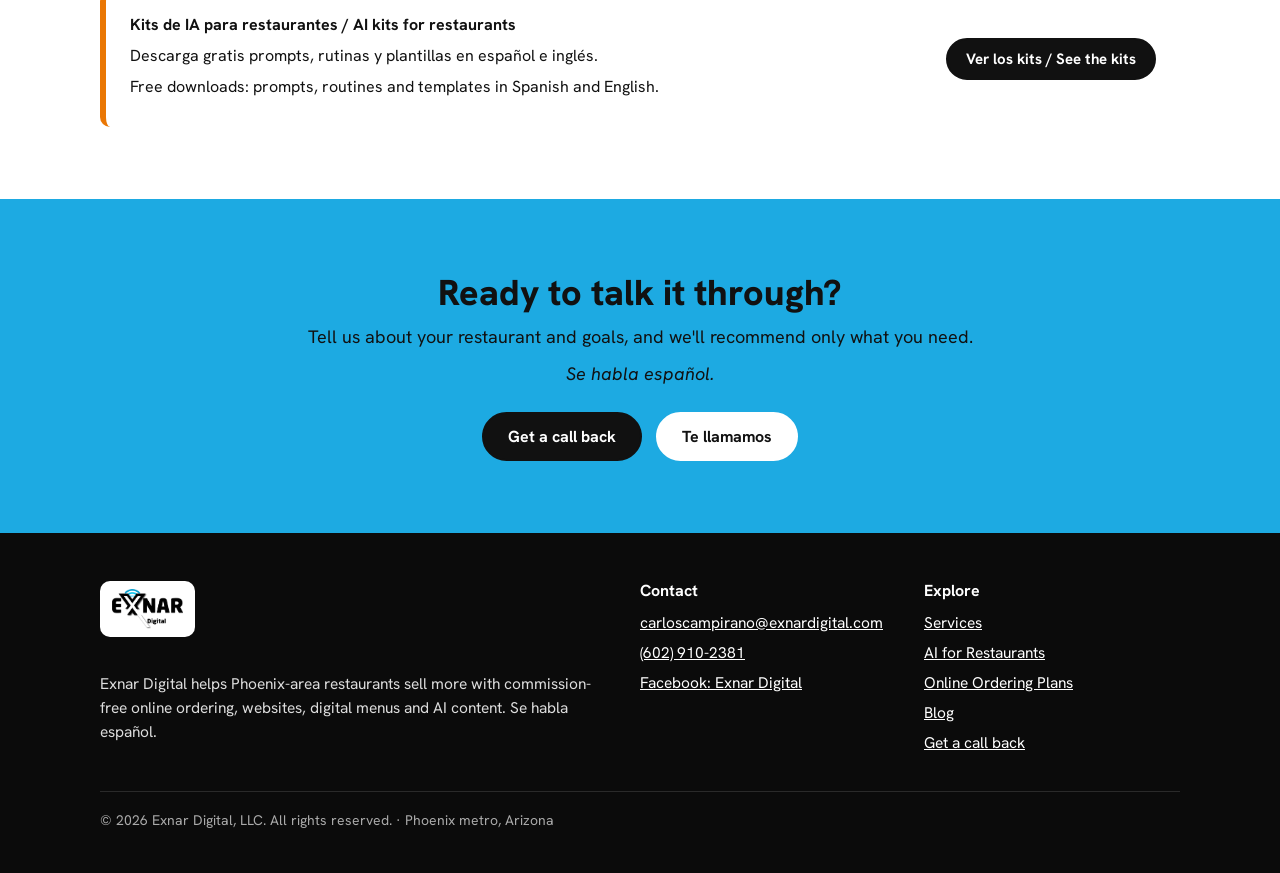
==== commit 4b630cb5: "Blog: add ChatGPT bilingual social media posts guide for restaurants (EN/ES), index + sitemap" ====
--- a/blog/index.html
+++ b/blog/index.html
@@ -53,6 +53,13 @@
 <section class="sec" style="padding-top:40px">
  <div class="wrap">
   <div class="grid g3">
+   <article class="card card-top">
+    <p class="post-meta">November 17, 2026</p>
+    <h2><a href="how-restaurants-can-use-chatgpt-social-media-english-spanish/">How Restaurants Can Use ChatGPT for Social Media Posts in English and Spanish</a></h2>
+    <p>Copy-paste ChatGPT prompts for specials, holiday hours, new dishes, review replies and pickup reminders, in English and natural Spanish.</p>
+    <p class="es" lang="es">Cómo usar ChatGPT para tus publicaciones en español e inglés</p>
+    <a class="more" href="how-restaurants-can-use-chatgpt-social-media-english-spanish/">Read the article</a>
+   </article>
    <article class="card card-top">
     <p class="post-meta">November 10, 2026</p>
     <h2><a href="7-ways-to-fill-slow-weekdays-arizona-restaurant/">7 Ways to Fill Slow Weekdays at Your Arizona Restaurant</a></h2>
